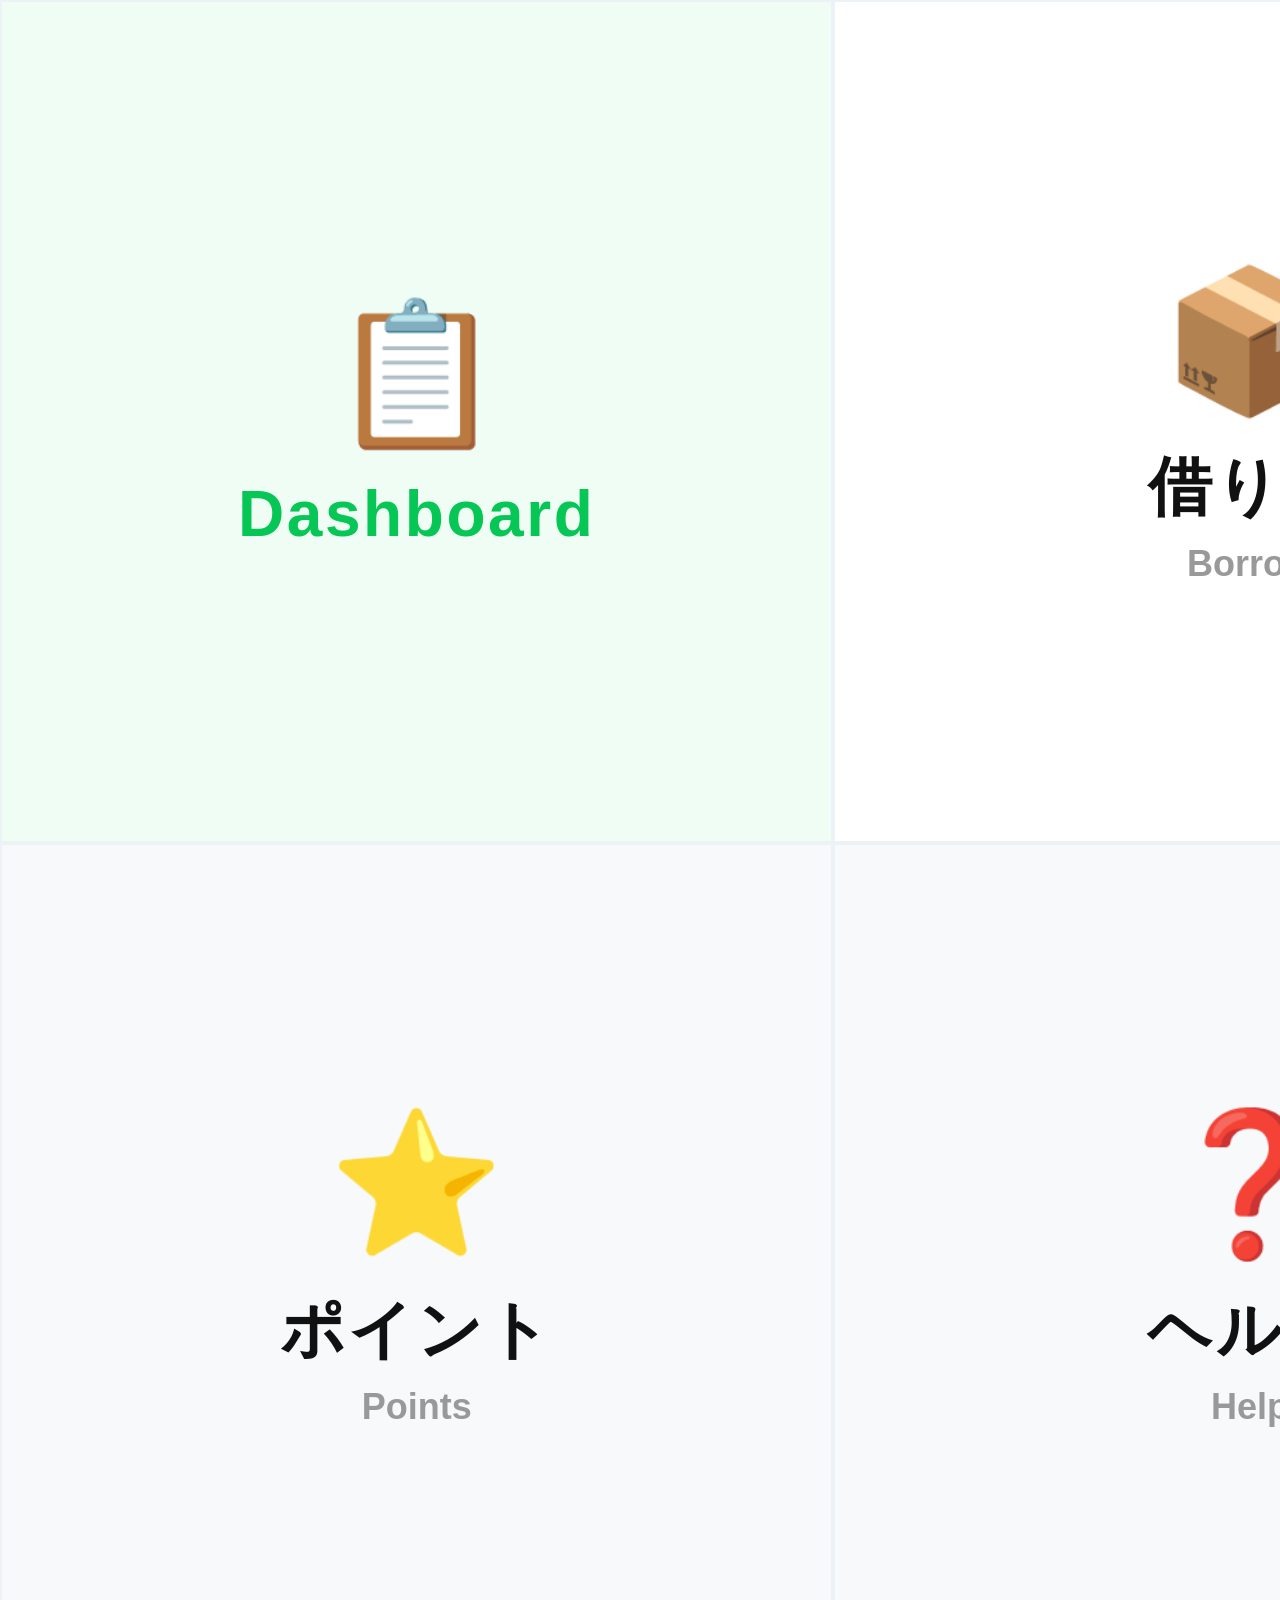
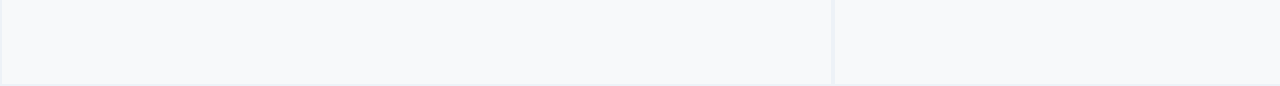
==== line-entry/rich-menu-preview.html @ 1bcdba9d "Add LINE entry cards: Flex Message + Rich Menu designs - flex-message-dashboard.json: Chat bubble ca" ====
<!DOCTYPE html>
<html lang="ja">
<head>
<meta charset="UTF-8">
<meta name="viewport" content="width=2500, initial-scale=1.0">
<title>Rich Menu Preview (2500×1686)</title>
<style>
  * { margin: 0; padding: 0; box-sizing: border-box; }
  body {
    width: 2500px; height: 1686px;
    font-family: 'Montserrat', 'Noto Sans JP', sans-serif;
    overflow: hidden;
  }
  .menu {
    display: grid;
    grid-template-columns: 1fr 1fr 1fr;
    grid-template-rows: 1fr 1fr;
    width: 100%; height: 100%;
  }
  .cell {
    display: flex; flex-direction: column;
    justify-content: center; align-items: center;
    border: 2px solid #edf2f7;
    font-size: 56px; font-weight: 900;
  }
  .cell-dash {
    background: #f0fdf4;
    color: #06C755;
  }
  .cell-borrow {
    background: #ffffff;
    color: #111111;
  }
  .cell-return {
    background: #ffffff;
    color: #111111;
  }
  .cell-points {
    background: #f7f9fa;
    color: #111111;
  }
  .cell-help {
    background: #f7f9fa;
    color: #111111;
  }
  .emoji { font-size: 140px; margin-bottom: 20px; }
  .label { font-size: 64px; font-weight: 900; letter-spacing: 0.04em; }
  .label-green { color: #06C755; }
  .label-dark { color: #111111; }
  .sub { font-size: 36px; color: #999; margin-top: 12px; }
</style>
</head>
<body>
<div class="menu">
  <div class="cell cell-dash">
    <span class="emoji">📋</span>
    <span class="label label-green">Dashboard</span>
  </div>
  <div class="cell cell-borrow">
    <span class="emoji">📦</span>
    <span class="label label-dark">借りる</span>
    <span class="sub">Borrow</span>
  </div>
  <div class="cell cell-return">
    <span class="emoji">🔄</span>
    <span class="label label-dark">返却</span>
    <span class="sub">Return</span>
  </div>
  <div class="cell cell-points">
    <span class="emoji">⭐</span>
    <span class="label label-dark">ポイント</span>
    <span class="sub">Points</span>
  </div>
  <div class="cell cell-help">
    <span class="emoji">❓</span>
    <span class="label label-dark">ヘルプ</span>
    <span class="sub">Help</span>
  </div>
</div>
</body>
</html>
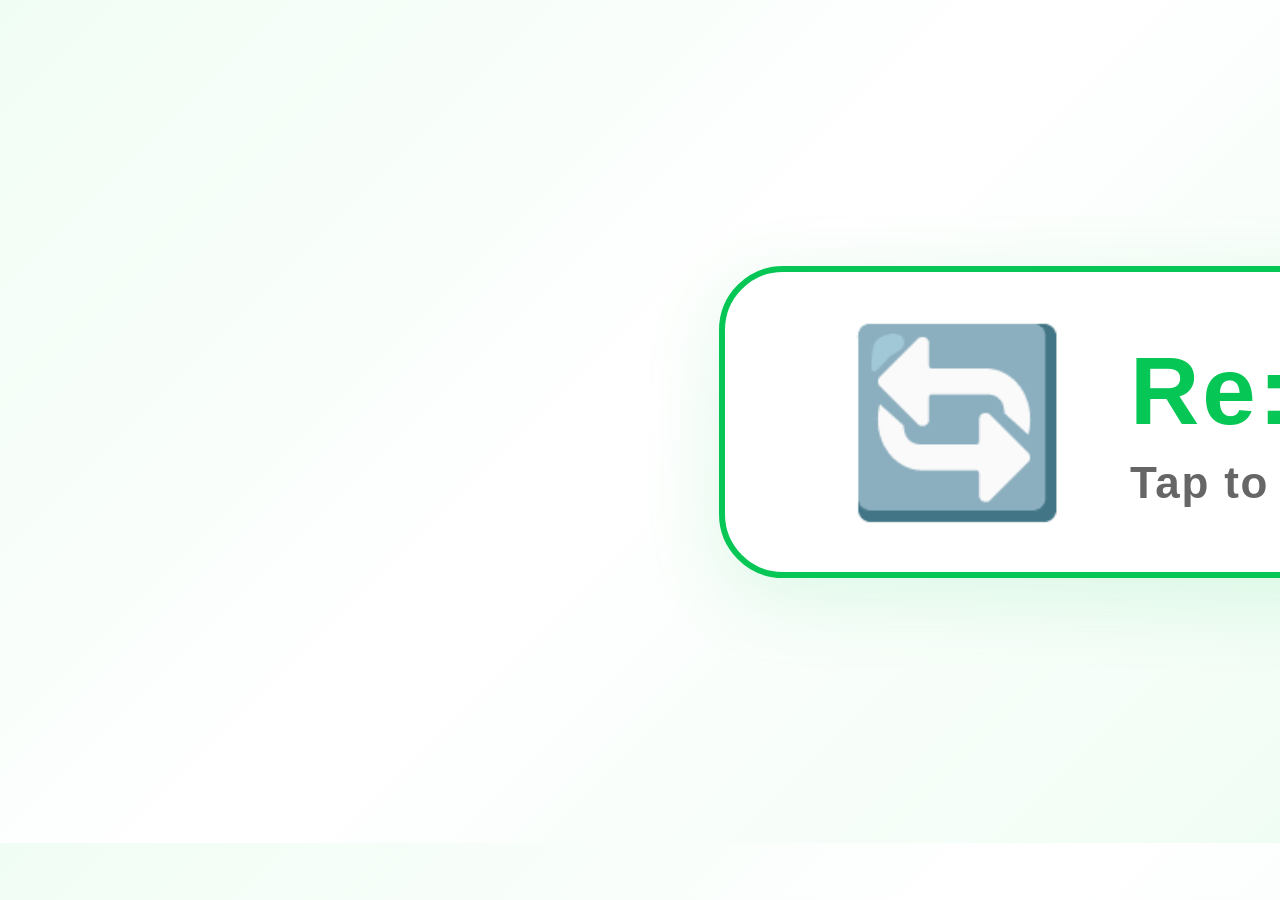
==== commit 4a63e2d9: "Simplify Rich Menu to single Dashboard button, remove Flex Message - Remove flex-message-dashboard.j" ====
--- a/line-entry/rich-menu-preview.html
+++ b/line-entry/rich-menu-preview.html
@@ -3,78 +3,42 @@
 <head>
 <meta charset="UTF-8">
 <meta name="viewport" content="width=2500, initial-scale=1.0">
-<title>Rich Menu Preview (2500×1686)</title>
+<title>Rich Menu Preview (2500×843)</title>
 <style>
   * { margin: 0; padding: 0; box-sizing: border-box; }
   body {
-    width: 2500px; height: 1686px;
+    width: 2500px; height: 843px;
     font-family: 'Montserrat', 'Noto Sans JP', sans-serif;
     overflow: hidden;
+    display: flex; align-items: center; justify-content: center;
+    background: linear-gradient(135deg, #f0fdf4 0%, #ffffff 50%, #f0fdf4 100%);
   }
-  .menu {
-    display: grid;
-    grid-template-columns: 1fr 1fr 1fr;
-    grid-template-rows: 1fr 1fr;
-    width: 100%; height: 100%;
+  .card {
+    display: flex; align-items: center; gap: 60px;
+    padding: 60px 120px;
+    background: #ffffff;
+    border-radius: 64px;
+    border: 6px solid #06C755;
+    box-shadow: 0 20px 80px rgba(6,199,85,0.12);
   }
-  .cell {
-    display: flex; flex-direction: column;
-    justify-content: center; align-items: center;
-    border: 2px solid #edf2f7;
-    font-size: 56px; font-weight: 900;
+  .icon { font-size: 180px; line-height: 1; }
+  .text-group { display: flex; flex-direction: column; gap: 12px; }
+  .title {
+    font-size: 96px; font-weight: 900; color: #06C755;
+    letter-spacing: 0.03em;
   }
-  .cell-dash {
-    background: #f0fdf4;
-    color: #06C755;
+  .sub {
+    font-size: 44px; color: #666666; font-weight: 700;
+    letter-spacing: 0.04em;
   }
-  .cell-borrow {
-    background: #ffffff;
-    color: #111111;
-  }
-  .cell-return {
-    background: #ffffff;
-    color: #111111;
-  }
-  .cell-points {
-    background: #f7f9fa;
-    color: #111111;
-  }
-  .cell-help {
-    background: #f7f9fa;
-    color: #111111;
-  }
-  .emoji { font-size: 140px; margin-bottom: 20px; }
-  .label { font-size: 64px; font-weight: 900; letter-spacing: 0.04em; }
-  .label-green { color: #06C755; }
-  .label-dark { color: #111111; }
-  .sub { font-size: 36px; color: #999; margin-top: 12px; }
 </style>
 </head>
 <body>
-<div class="menu">
-  <div class="cell cell-dash">
-    <span class="emoji">📋</span>
-    <span class="label label-green">Dashboard</span>
-  </div>
-  <div class="cell cell-borrow">
-    <span class="emoji">📦</span>
-    <span class="label label-dark">借りる</span>
-    <span class="sub">Borrow</span>
-  </div>
-  <div class="cell cell-return">
-    <span class="emoji">🔄</span>
-    <span class="label label-dark">返却</span>
-    <span class="sub">Return</span>
-  </div>
-  <div class="cell cell-points">
-    <span class="emoji">⭐</span>
-    <span class="label label-dark">ポイント</span>
-    <span class="sub">Points</span>
-  </div>
-  <div class="cell cell-help">
-    <span class="emoji">❓</span>
-    <span class="label label-dark">ヘルプ</span>
-    <span class="sub">Help</span>
+<div class="card">
+  <span class="icon">🔄</span>
+  <div class="text-group">
+    <span class="title">Re:Turn</span>
+    <span class="sub">Tap to open Dashboard</span>
   </div>
 </div>
 </body>
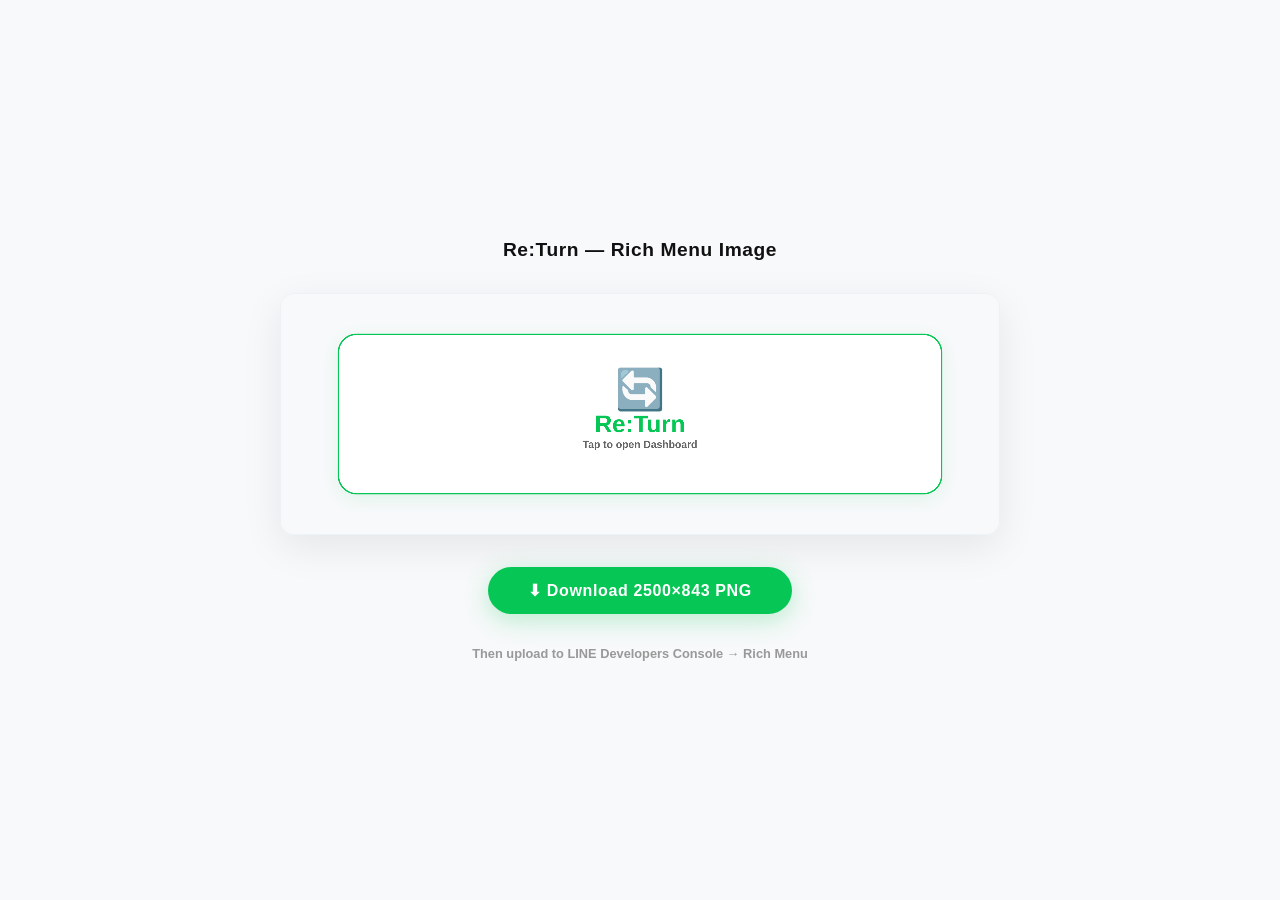
==== commit c14805ce: "Replace Rich Menu preview with canvas-based one-click PNG generator - No more screenshot needed: ope" ====
--- a/line-entry/rich-menu-preview.html
+++ b/line-entry/rich-menu-preview.html
@@ -1,45 +1,195 @@
 <!DOCTYPE html>
-<html lang="ja">
+<html lang="en">
 <head>
 <meta charset="UTF-8">
-<meta name="viewport" content="width=2500, initial-scale=1.0">
-<title>Rich Menu Preview (2500×843)</title>
+<meta name="viewport" content="width=device-width, initial-scale=1.0">
+<title>Rich Menu Generator — Re:Turn</title>
 <style>
   * { margin: 0; padding: 0; box-sizing: border-box; }
+
   body {
-    width: 2500px; height: 843px;
     font-family: 'Montserrat', 'Noto Sans JP', sans-serif;
-    overflow: hidden;
-    display: flex; align-items: center; justify-content: center;
-    background: linear-gradient(135deg, #f0fdf4 0%, #ffffff 50%, #f0fdf4 100%);
+    background: #f7f9fa;
+    display: flex;
+    flex-direction: column;
+    align-items: center;
+    justify-content: center;
+    min-height: 100vh;
+    gap: 32px;
+    padding: 24px;
   }
-  .card {
-    display: flex; align-items: center; gap: 60px;
-    padding: 60px 120px;
-    background: #ffffff;
-    border-radius: 64px;
-    border: 6px solid #06C755;
-    box-shadow: 0 20px 80px rgba(6,199,85,0.12);
-  }
-  .icon { font-size: 180px; line-height: 1; }
-  .text-group { display: flex; flex-direction: column; gap: 12px; }
-  .title {
-    font-size: 96px; font-weight: 900; color: #06C755;
+
+  h1 {
+    font-size: 1.2rem;
+    font-weight: 700;
+    color: #111;
     letter-spacing: 0.03em;
   }
-  .sub {
-    font-size: 44px; color: #666666; font-weight: 700;
+
+  /* Preview at screen-friendly size */
+  .preview-wrapper {
+    width: 100%;
+    max-width: 720px;
+    aspect-ratio: 2500 / 843;
+    border-radius: 14px;
+    overflow: hidden;
+    box-shadow: 0 12px 40px rgba(0,0,0,0.08);
+    border: 1px solid #edf2f7;
+  }
+
+  .preview-wrapper canvas {
+    width: 100%;
+    height: 100%;
+    display: block;
+  }
+
+  .btn-download {
+    font-family: 'Montserrat', sans-serif;
+    font-size: 1rem;
+    font-weight: 700;
     letter-spacing: 0.04em;
+    color: #fff;
+    background: #06C755;
+    border: none;
+    padding: 14px 40px;
+    border-radius: 40px;
+    cursor: pointer;
+    box-shadow: 0 6px 24px rgba(6,199,85,0.25);
+    transition: transform 0.15s, box-shadow 0.15s;
+  }
+
+  .btn-download:hover {
+    transform: translateY(-2px);
+    box-shadow: 0 10px 32px rgba(6,199,85,0.35);
+  }
+
+  .btn-download:active {
+    transform: translateY(0);
+  }
+
+  .hint {
+    font-size: 0.8rem;
+    color: #999;
+    font-weight: 600;
+  }
+
+  /* Hidden full-res canvas (renders at 2500×843) */
+  #hi-res {
+    position: absolute;
+    left: -9999px;
+    top: -9999px;
   }
 </style>
 </head>
 <body>
-<div class="card">
-  <span class="icon">🔄</span>
-  <div class="text-group">
-    <span class="title">Re:Turn</span>
-    <span class="sub">Tap to open Dashboard</span>
-  </div>
+
+<h1>Re:Turn — Rich Menu Image</h1>
+
+<div class="preview-wrapper">
+  <canvas id="preview"></canvas>
 </div>
+
+<canvas id="hi-res" width="2500" height="843"></canvas>
+
+<button class="btn-download" onclick="downloadPNG()">⬇ Download 2500×843 PNG</button>
+<span class="hint">Then upload to LINE Developers Console → Rich Menu</span>
+
+<script>
+const W = 2500;
+const H = 843;
+
+function draw(canvas) {
+  const ctx = canvas.getContext('2d');
+  const w = canvas.width;
+  const h = canvas.height;
+  const scale = w / W; // scales all coordinates proportionally
+
+  // --- Background (matches app --bg-color) ---
+  ctx.fillStyle = '#f7f9fa';
+  ctx.fillRect(0, 0, w, h);
+
+  // --- Card dimensions (proportional to 2500×843) ---
+  const cardW = 2100 * scale;
+  const cardH = 560 * scale;
+  const cardX = (w - cardW) / 2;
+  const cardY = (h - cardH) / 2;
+  const cardR = 64 * scale;
+
+  // Card shadow
+  ctx.shadowColor = 'rgba(6,199,85,0.10)';
+  ctx.shadowBlur = 60 * scale;
+  ctx.shadowOffsetX = 0;
+  ctx.shadowOffsetY = 16 * scale;
+
+  // Card fill
+  ctx.fillStyle = '#ffffff';
+  roundRect(ctx, cardX, cardY, cardW, cardH, cardR);
+  ctx.fill();
+
+  // Reset shadow
+  ctx.shadowColor = 'transparent';
+  ctx.shadowBlur = 0;
+  ctx.shadowOffsetY = 0;
+
+  // Card border
+  ctx.strokeStyle = '#06C755';
+  ctx.lineWidth = 5 * scale;
+  roundRect(ctx, cardX, cardY, cardW, cardH, cardR);
+  ctx.stroke();
+
+  // --- Content ---
+  const centerX = w / 2;
+  const centerY = h / 2;
+
+  // Emoji
+  ctx.font = `${140 * scale}px system-ui, sans-serif`;
+  ctx.textAlign = 'center';
+  ctx.textBaseline = 'middle';
+  ctx.fillText('🔄', centerX, centerY - 75 * scale);
+
+  // Title
+  ctx.font = `900 ${84 * scale}px Montserrat, sans-serif`;
+  ctx.fillStyle = '#06C755';
+  ctx.fillText('Re:Turn', centerX, centerY + 40 * scale);
+
+  // Subtitle
+  ctx.font = `600 ${36 * scale}px Montserrat, 'Noto Sans JP', sans-serif`;
+  ctx.fillStyle = '#666666';
+  ctx.fillText('Tap to open Dashboard', centerX, centerY + 110 * scale);
+}
+
+function roundRect(ctx, x, y, w, h, r) {
+  ctx.beginPath();
+  ctx.moveTo(x + r, y);
+  ctx.lineTo(x + w - r, y);
+  ctx.arcTo(x + w, y, x + w, y + r, r);
+  ctx.lineTo(x + w, y + h - r);
+  ctx.arcTo(x + w, y + h, x + w - r, y + h, r);
+  ctx.lineTo(x + r, y + h);
+  ctx.arcTo(x, y + h, x, y + h - r, r);
+  ctx.lineTo(x, y + r);
+  ctx.arcTo(x, y, x + r, y, r);
+  ctx.closePath();
+}
+
+// --- Draw preview (scaled to canvas element size) ---
+const preview = document.getElementById('preview');
+preview.width = W;
+preview.height = H;
+draw(preview);
+
+// --- Draw hi-res ---
+const hiRes = document.getElementById('hi-res');
+draw(hiRes);
+
+// --- Download ---
+function downloadPNG() {
+  const link = document.createElement('a');
+  link.download = 'return-rich-menu-2500x843.png';
+  link.href = hiRes.toDataURL('image/png');
+  link.click();
+}
+</script>
+
 </body>
 </html>
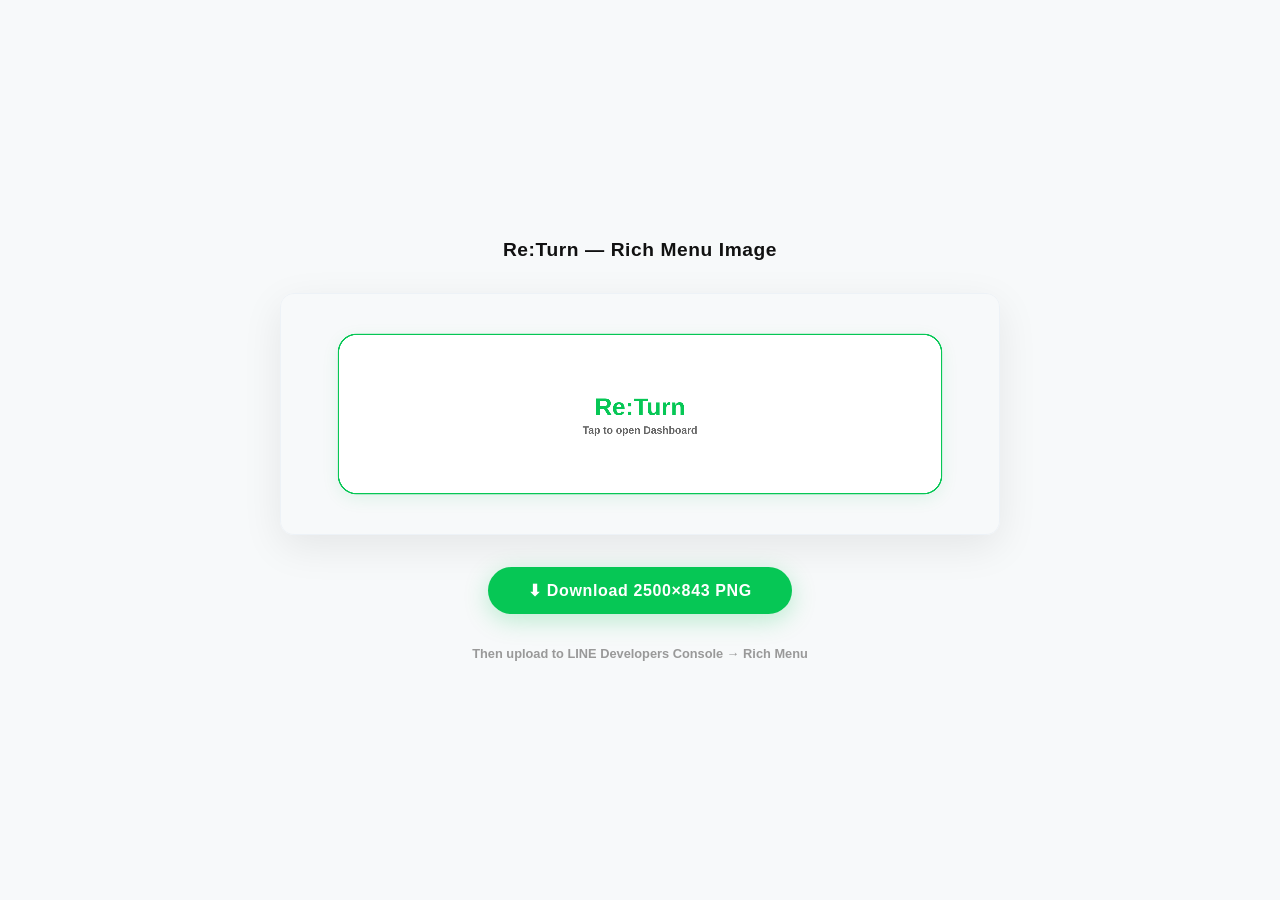
==== commit 2cb79d0a: "Clean up UI: remove emojis, fix Rich Menu font, simplify header - Rich Menu: remove 🔄 emoji, title u" ====
--- a/line-entry/rich-menu-preview.html
+++ b/line-entry/rich-menu-preview.html
@@ -141,21 +141,17 @@
   const centerX = w / 2;
   const centerY = h / 2;
 
-  // Emoji
-  ctx.font = `${140 * scale}px system-ui, sans-serif`;
+  // Title (matches app .brand-title: Montserrat 900, #06C755)
+  ctx.font = `900 ${84 * scale}px Montserrat, sans-serif`;
+  ctx.fillStyle = '#06C755';
   ctx.textAlign = 'center';
   ctx.textBaseline = 'middle';
-  ctx.fillText('🔄', centerX, centerY - 75 * scale);
-
-  // Title
-  ctx.font = `900 ${84 * scale}px Montserrat, sans-serif`;
-  ctx.fillStyle = '#06C755';
-  ctx.fillText('Re:Turn', centerX, centerY + 40 * scale);
+  ctx.fillText('Re:Turn', centerX, centerY - 20 * scale);
 
   // Subtitle
   ctx.font = `600 ${36 * scale}px Montserrat, 'Noto Sans JP', sans-serif`;
   ctx.fillStyle = '#666666';
-  ctx.fillText('Tap to open Dashboard', centerX, centerY + 110 * scale);
+  ctx.fillText('Tap to open Dashboard', centerX, centerY + 60 * scale);
 }
 
 function roundRect(ctx, x, y, w, h, r) {
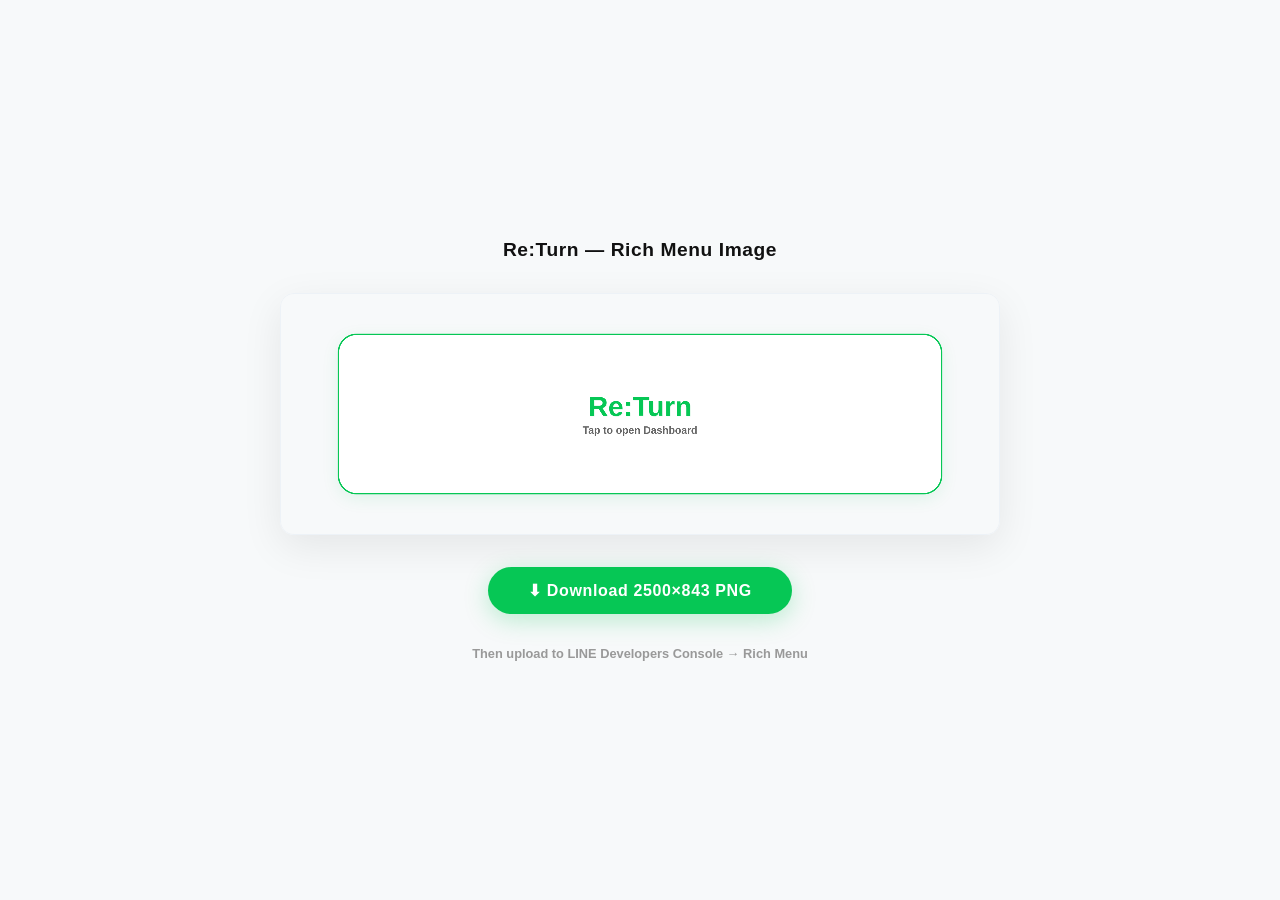
==== commit 36a0545f: "Enhance brand title: bolder, wider, with green text-shadow - .brand-title: 1.7rem, 900 weight, 0.06e" ====
--- a/line-entry/rich-menu-preview.html
+++ b/line-entry/rich-menu-preview.html
@@ -141,11 +141,17 @@
   const centerX = w / 2;
   const centerY = h / 2;
 
-  // Title (matches app .brand-title: Montserrat 900, #06C755)
-  ctx.font = `900 ${84 * scale}px Montserrat, sans-serif`;
-  ctx.fillStyle = '#06C755';
+  // Title (matches app .brand-title: Montserrat 900, wide spacing, shadow)
+  const titleFontSize = 96 * scale;
+  ctx.font = `900 ${titleFontSize}px Montserrat, sans-serif`;
   ctx.textAlign = 'center';
   ctx.textBaseline = 'middle';
+
+  // Text shadow for depth
+  ctx.fillStyle = 'rgba(6,199,85,0.12)';
+  ctx.fillText('Re:Turn', centerX + 2 * scale, centerY - 18 * scale);
+
+  ctx.fillStyle = '#06C755';
   ctx.fillText('Re:Turn', centerX, centerY - 20 * scale);
 
   // Subtitle
